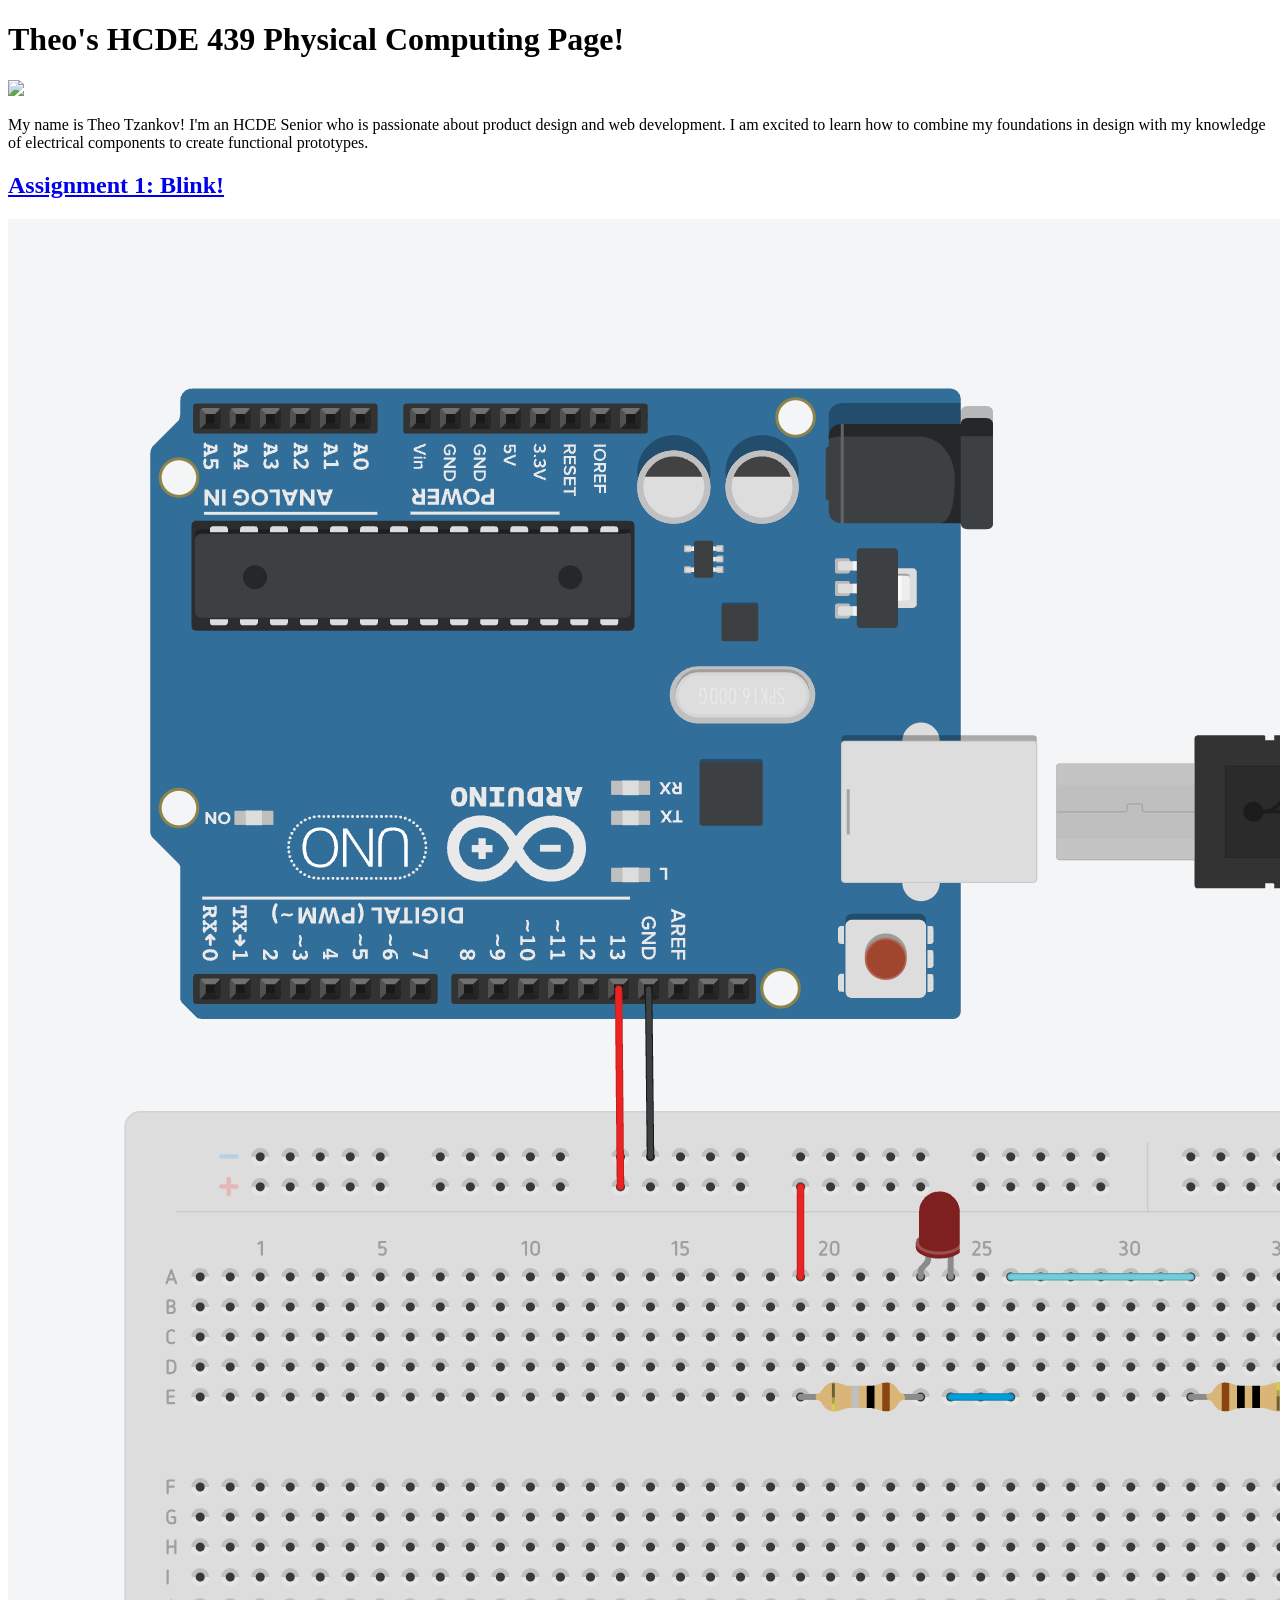
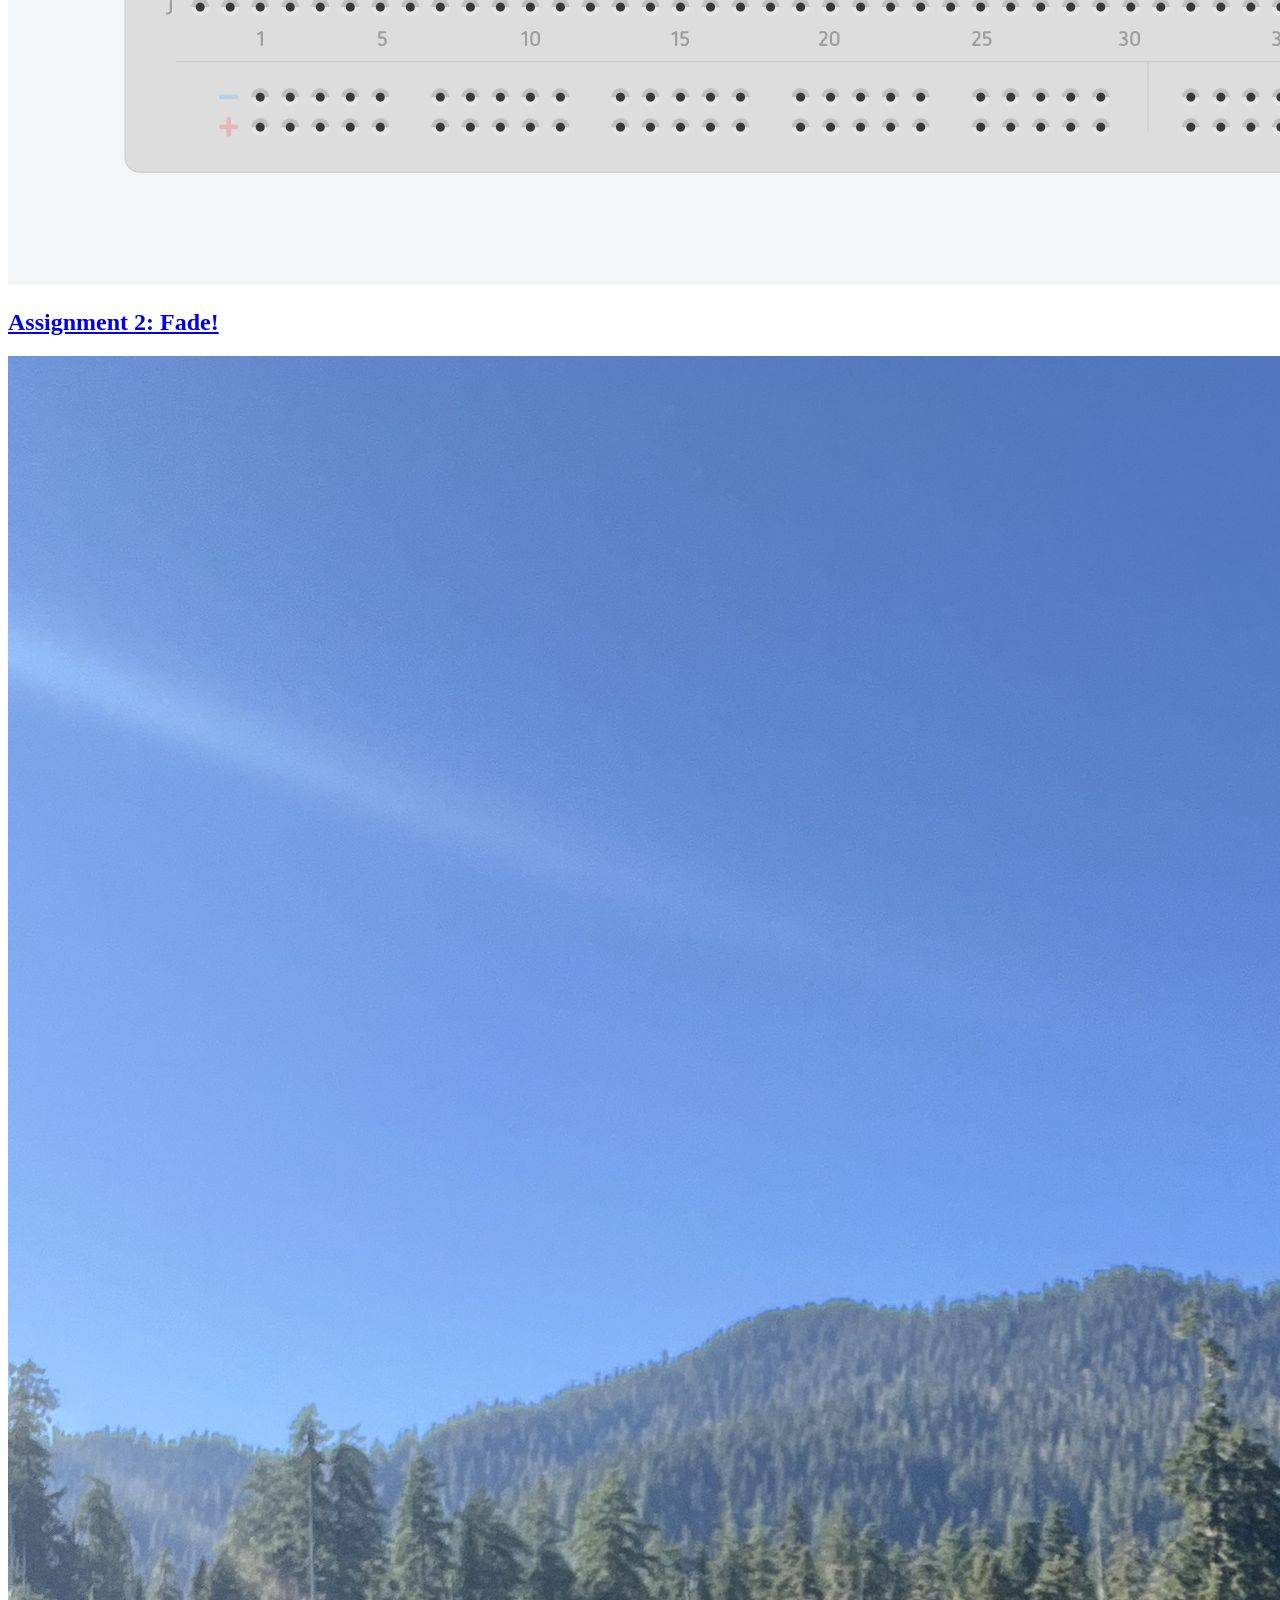
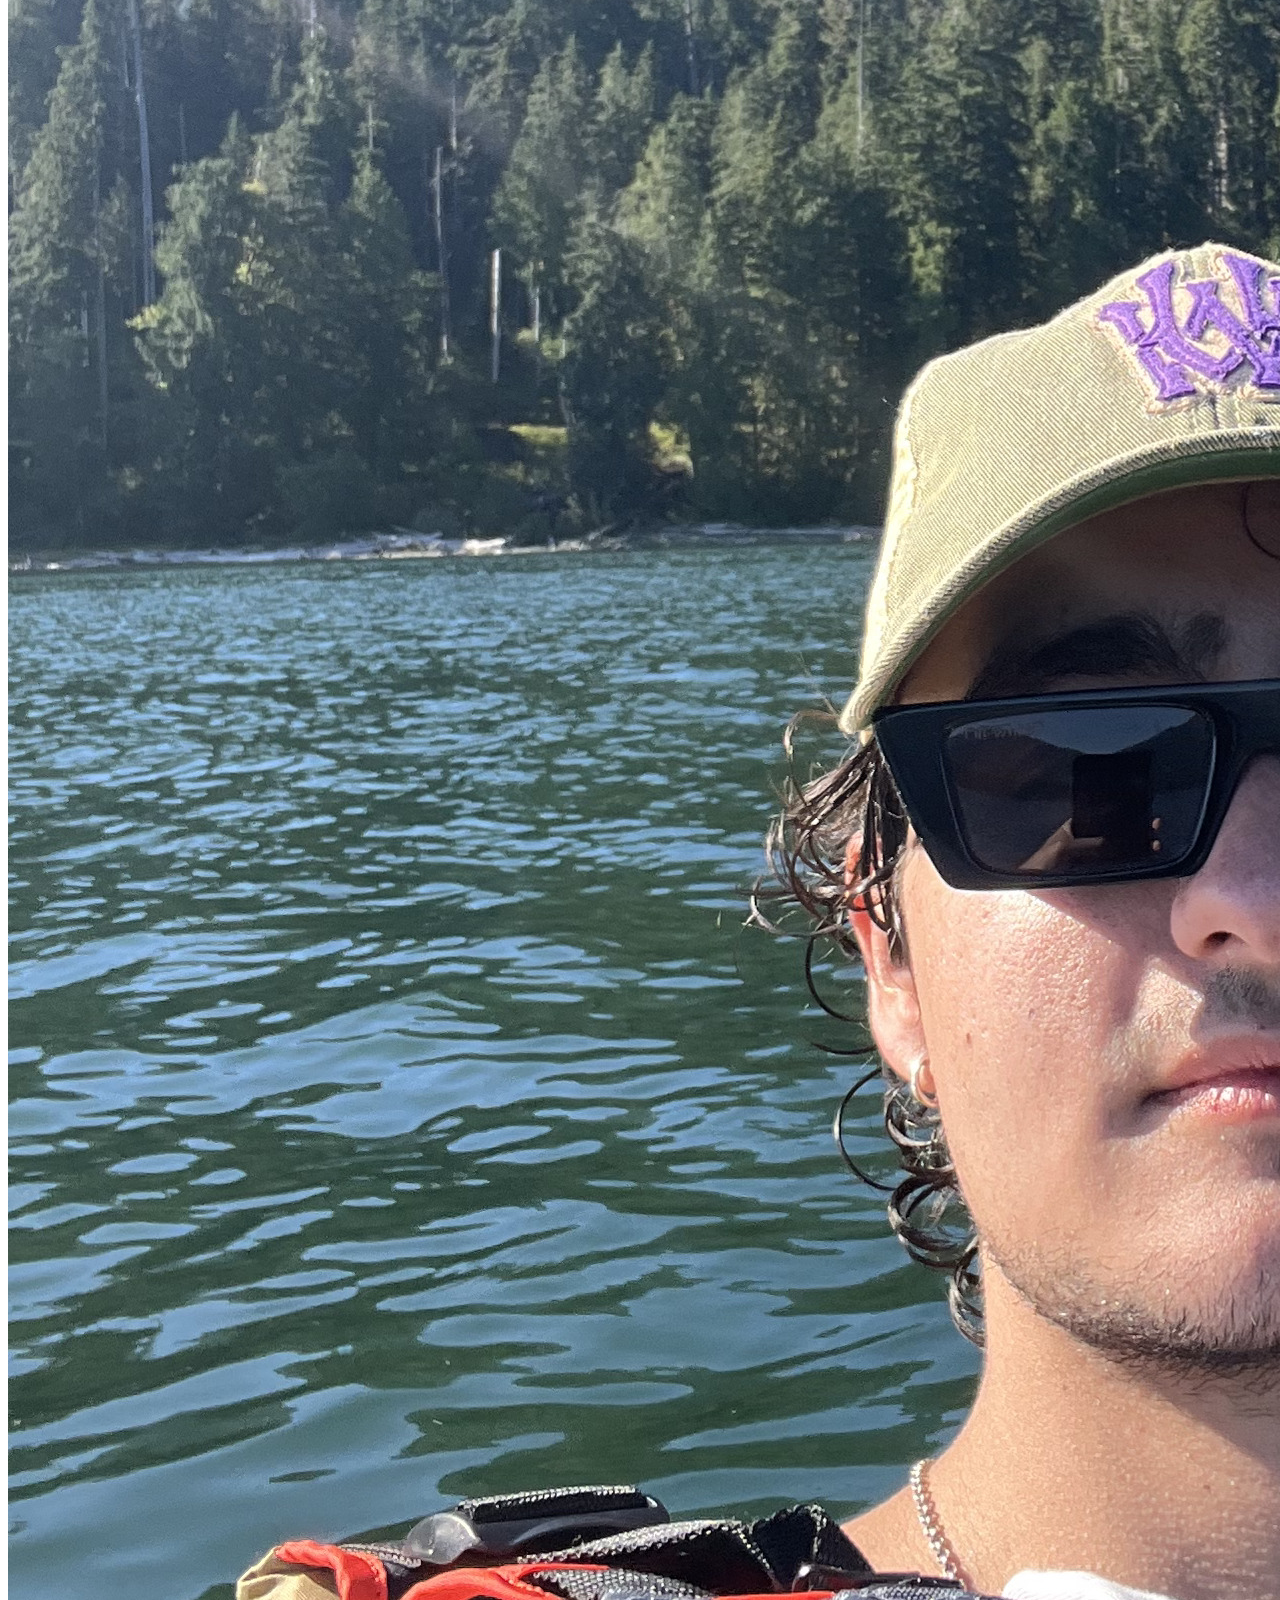
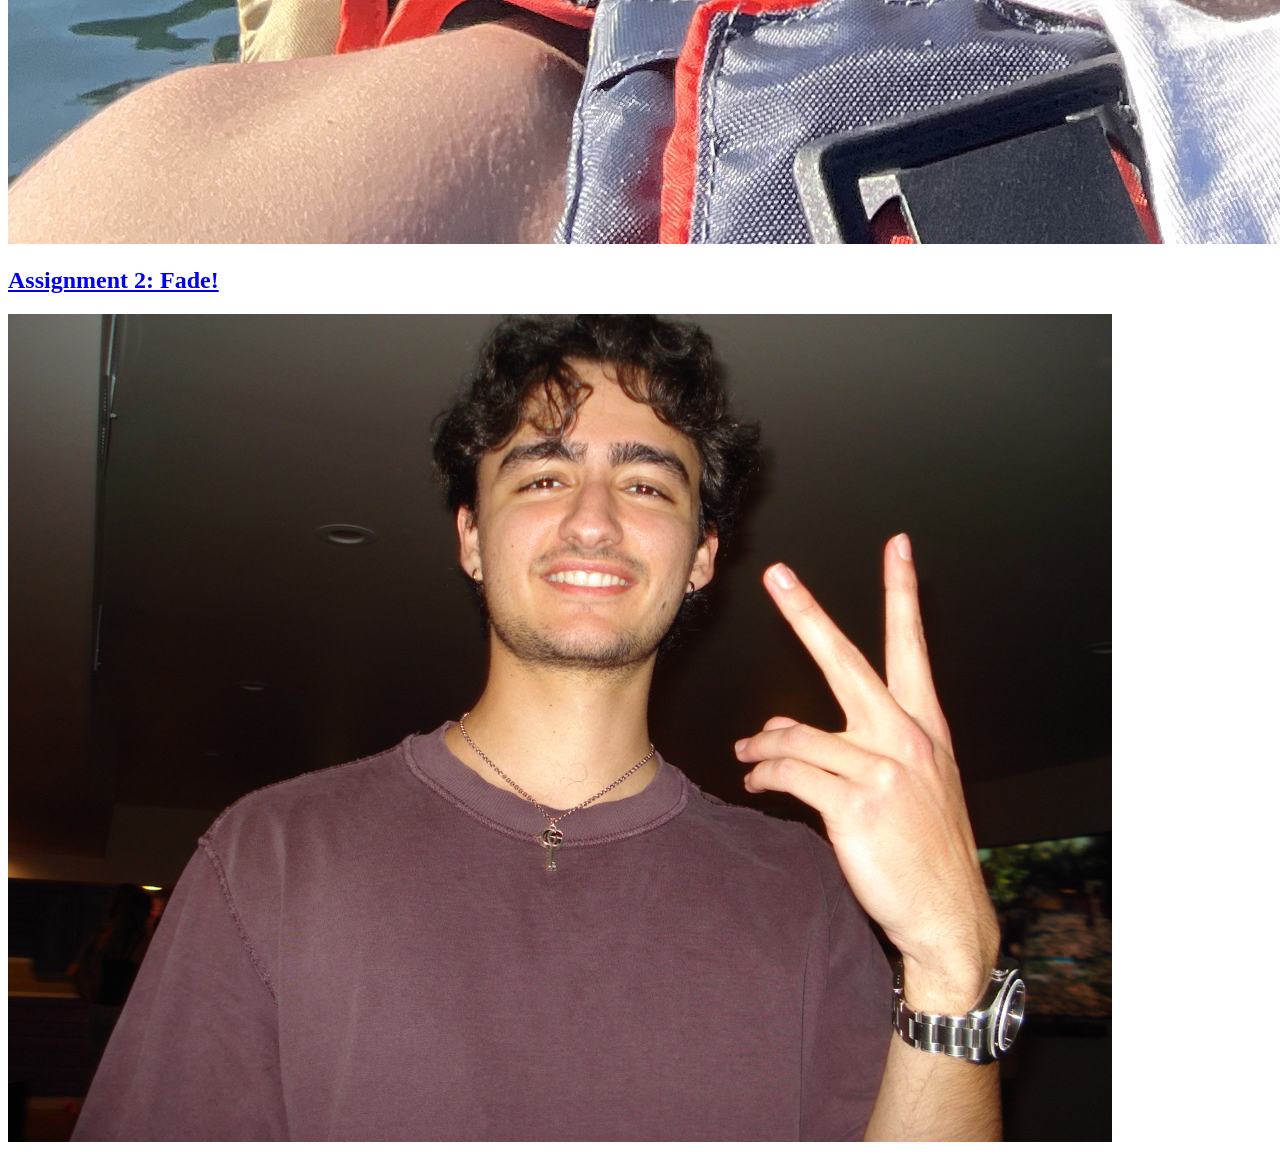
==== index.html @ 87929d4f "made a small change to home page" ====
<!DOCTYPE html>
<html>
  <head>
    <meta charset="utf-8" />
    <meta name="viewport" content="width=device-width, maximum-scale=1.0" />

    <title>HCDE 439 Physical Computing Page!</title>

    <link href="style.css" rel="stylesheet" />
  </head>
  <body>
    <h1>Theo's HCDE 439 Physical Computing Page!</h1>

    <div class="header">
      <img src="IMG_6628.JPG" />
      <p>
        My name is Theo Tzankov! I'm an HCDE Senior who is passionate about product design
        and web development. I am excited to learn how to combine my foundations in design
        with my knowledge of electrical components to create functional prototypes.
      </p>
    </div>

    <div class="grid">
      <div class="assignment">
        <a href="a1.html">
          <h2>Assignment 1: Blink!</h2>
          <img src="A1_Blink.jpg" />
        </a>
        <p></p>
      </div>

      <div class="assignment">
        <a href="a2.html">
          <h2>Assignment 2: Fade!</h2>
          <img src="IMG_7148.jpg" />
        </a>
        <p></p>
      </div>

      <div class="assignment">
        <a href="a2.html">
          <h2>Assignment 2: Fade!</h2>
          <img src="IMG_6272 2.JPG" />
        </a>
        <p></p>
      </div>
    </div>
  </body>
</html>
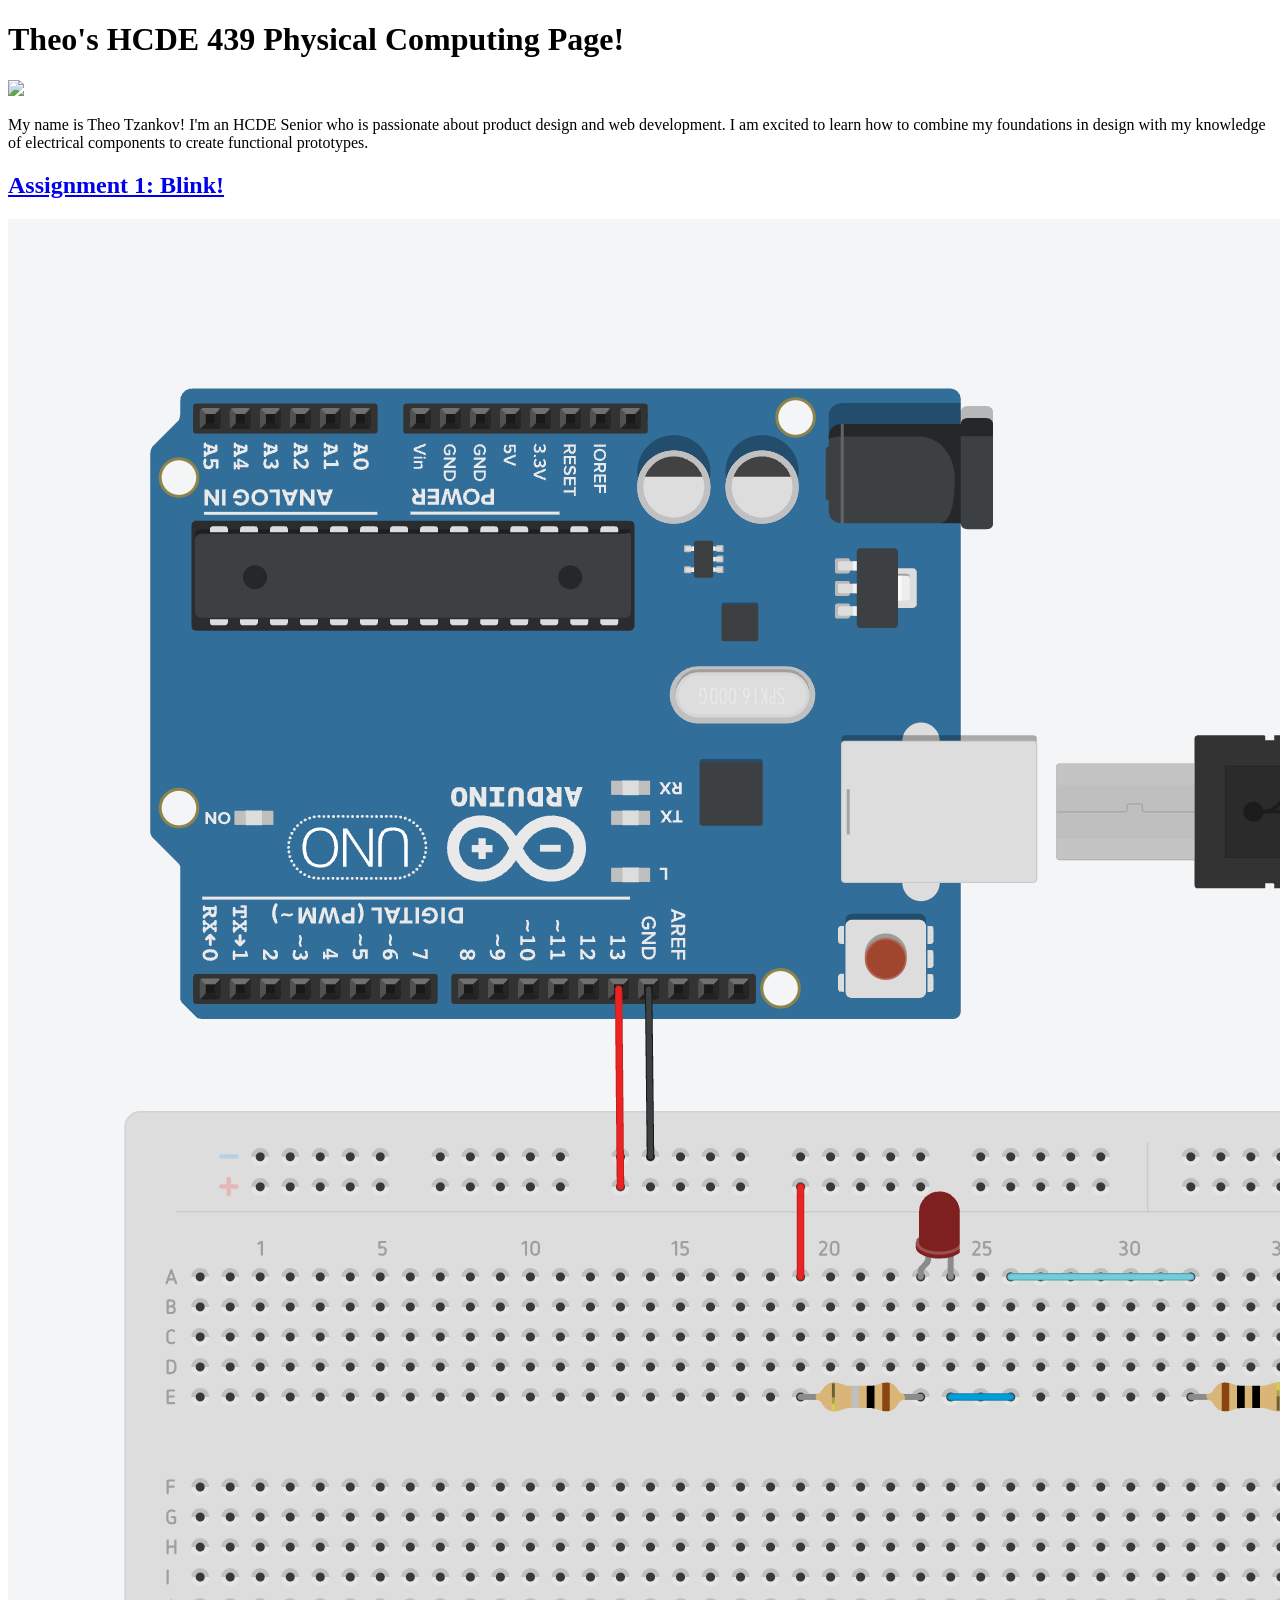
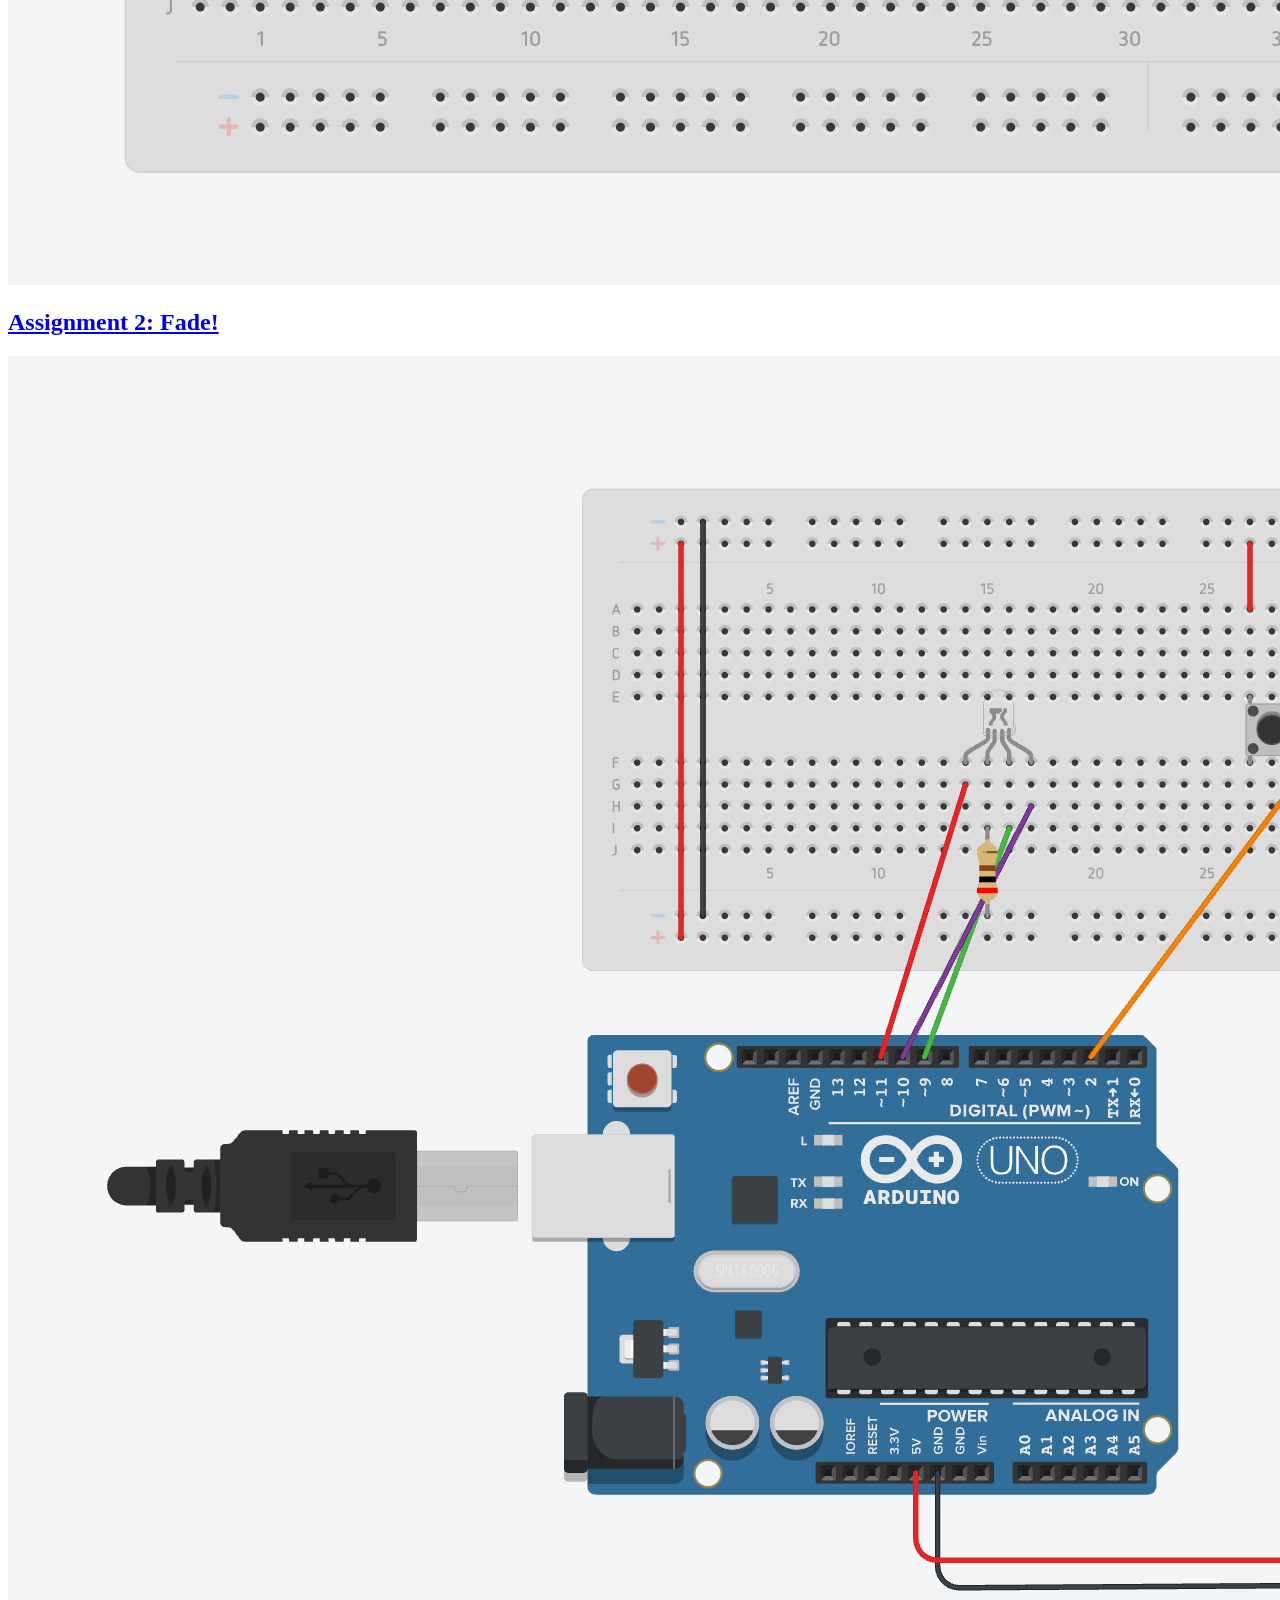
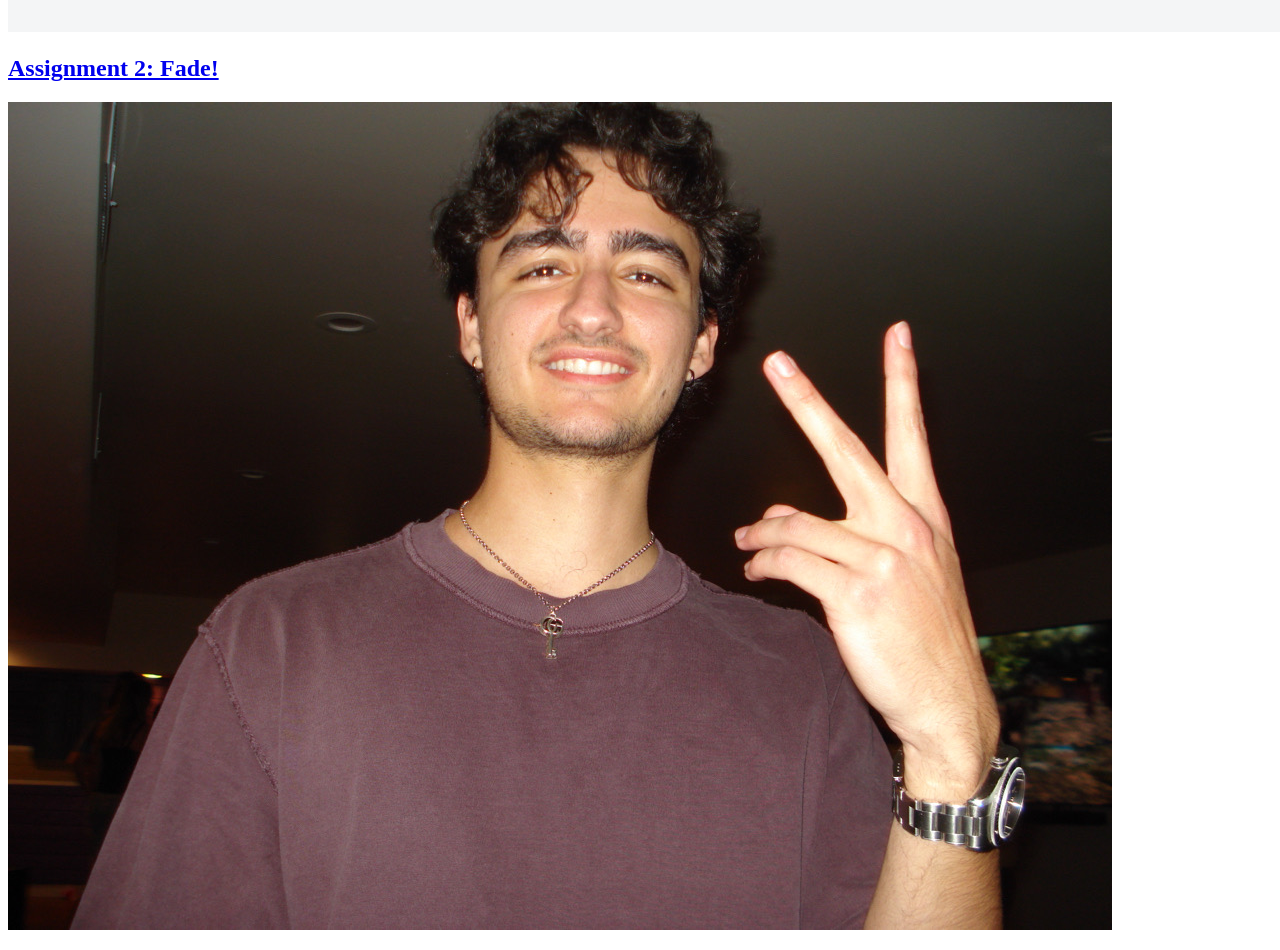
==== commit eb94ba7c: "submitting A2" ====
--- a/index.html
+++ b/index.html
@@ -32,7 +32,7 @@
       <div class="assignment">
         <a href="a2.html">
           <h2>Assignment 2: Fade!</h2>
-          <img src="IMG_7148.jpg" />
+          <img src="Cover_A2.jpg" />
         </a>
         <p></p>
       </div>
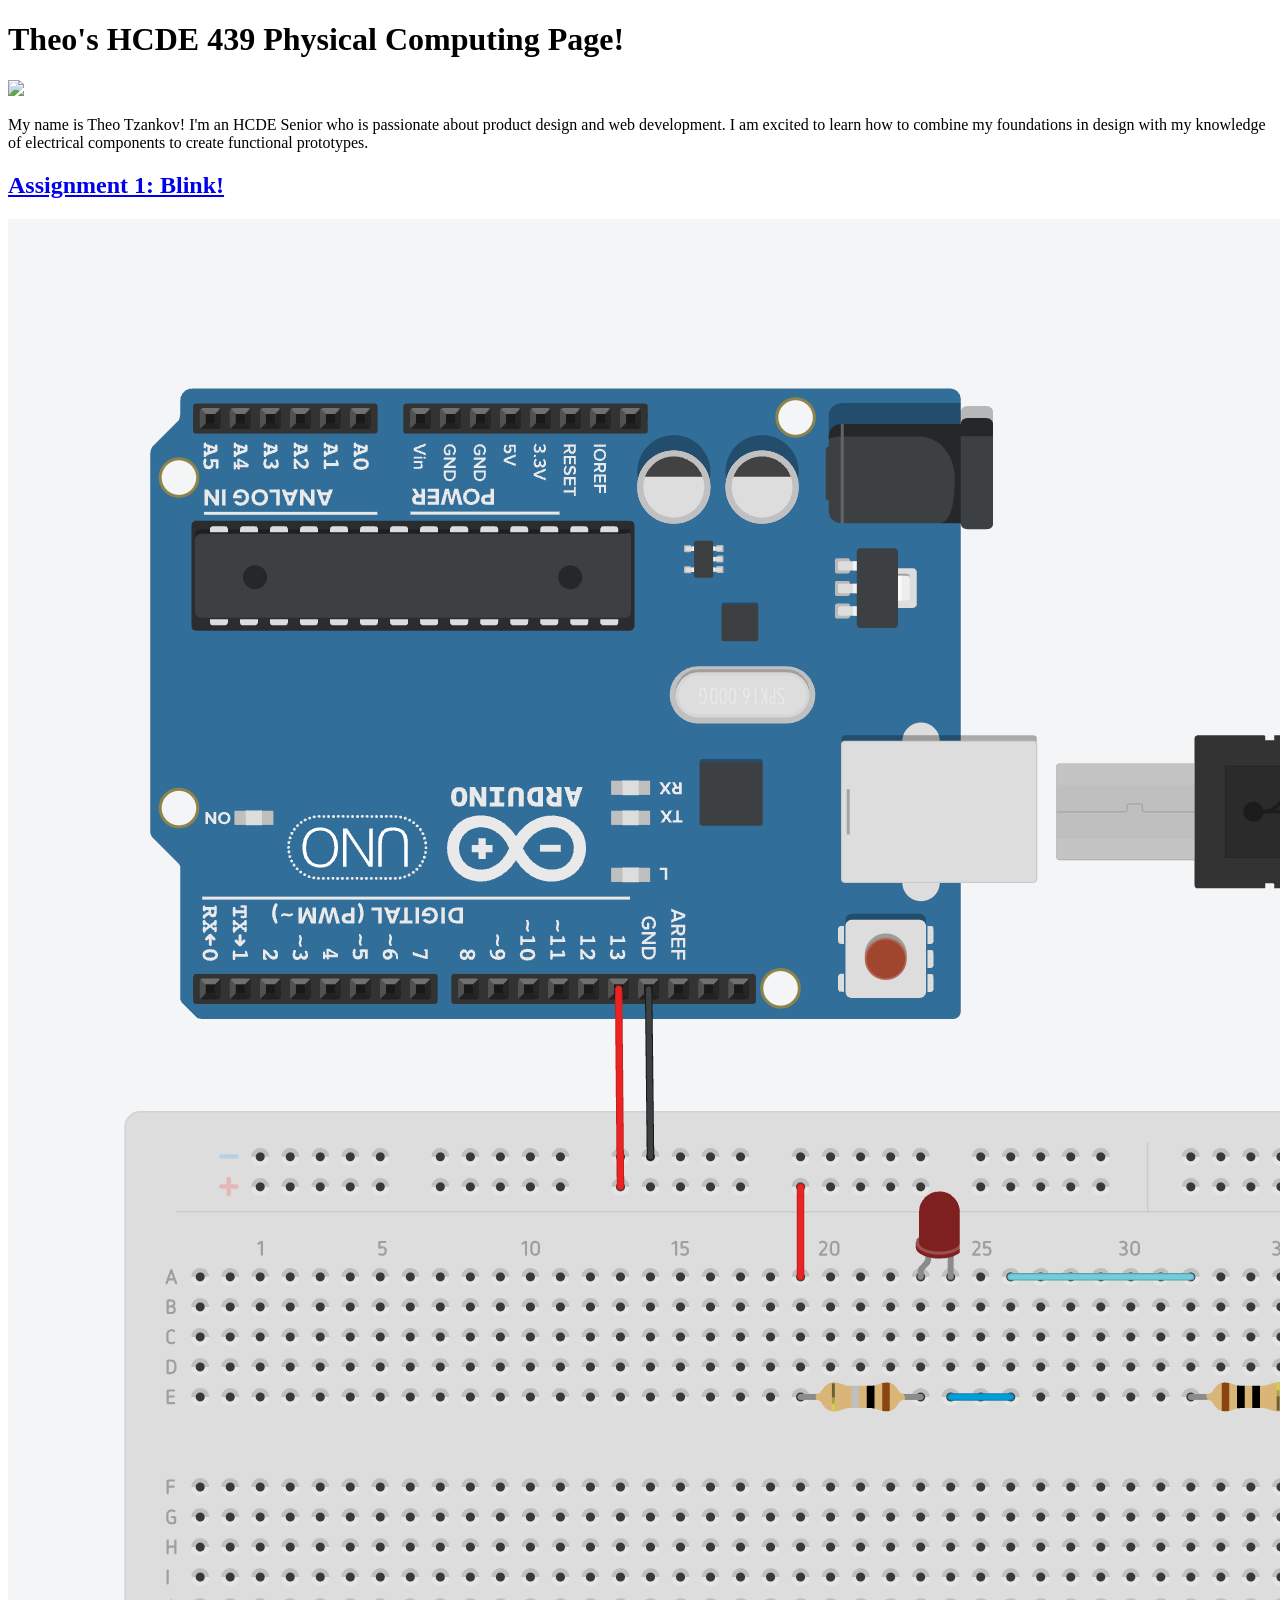
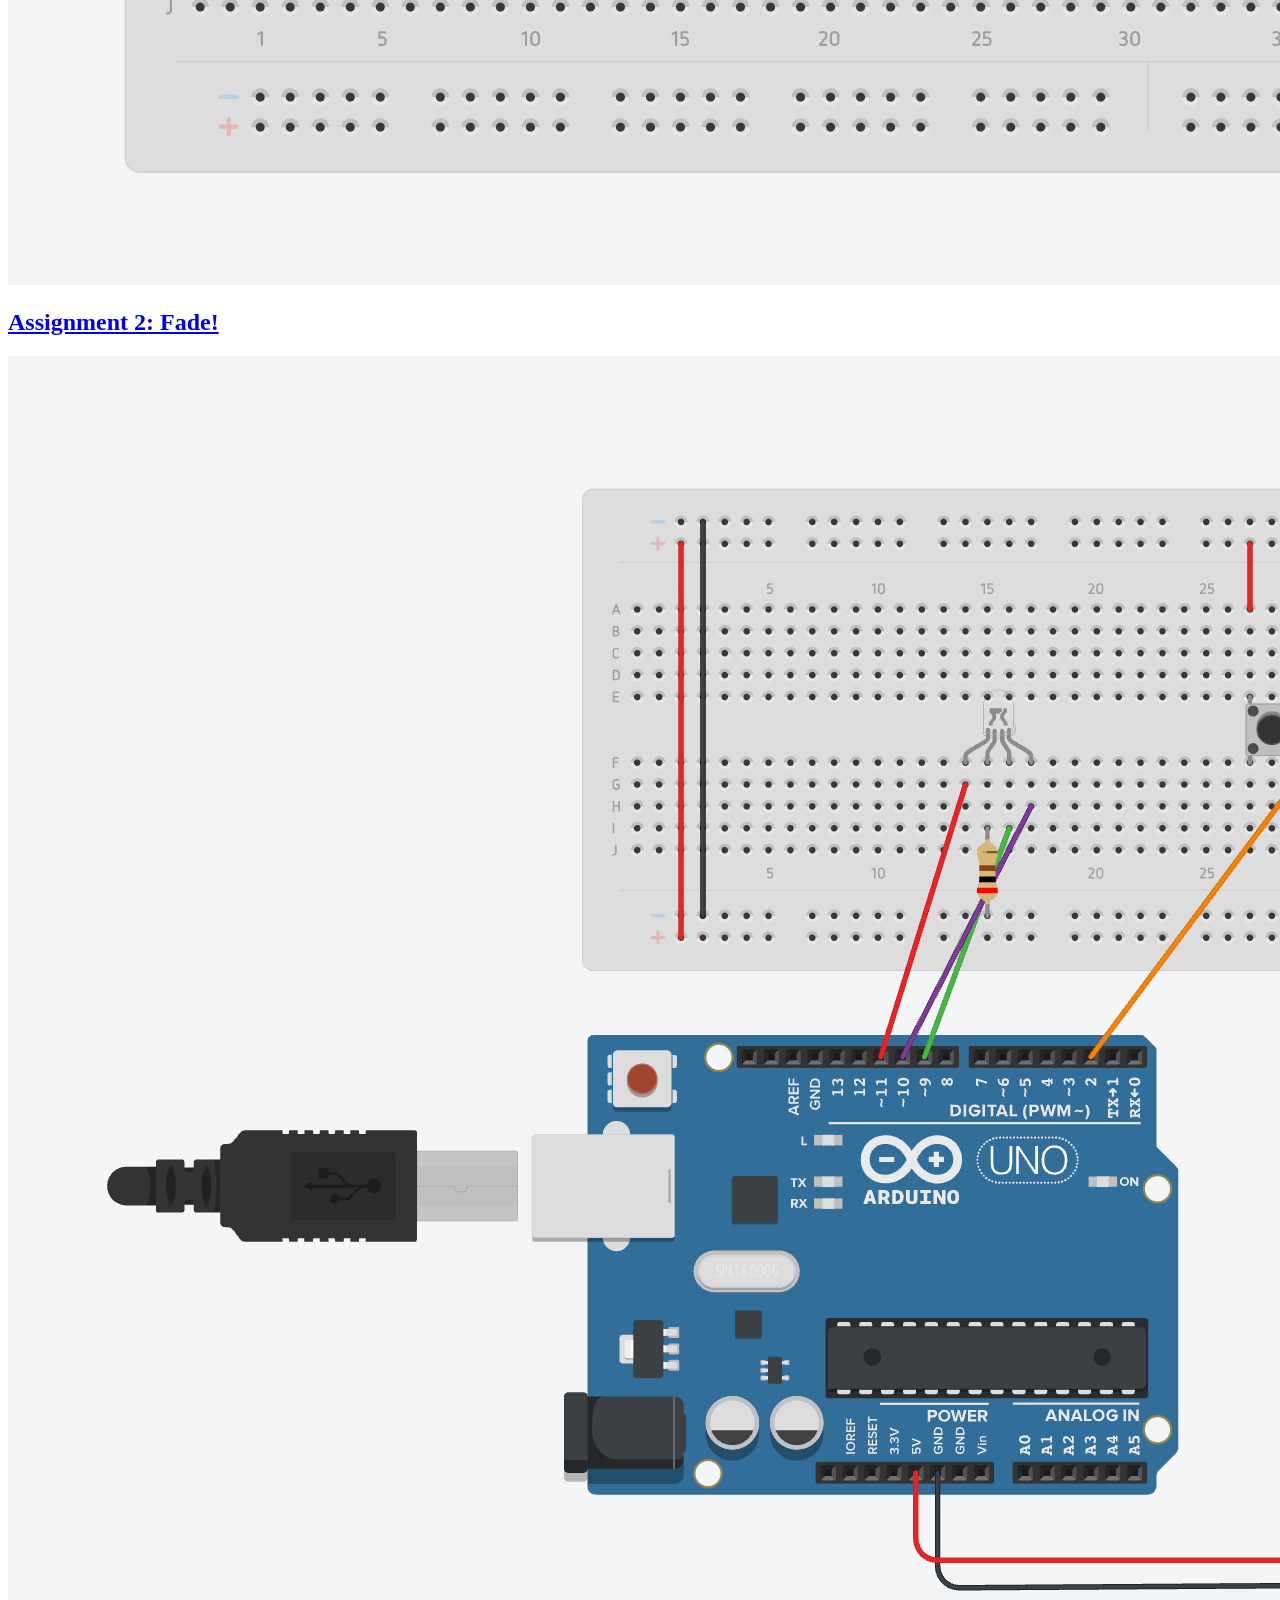
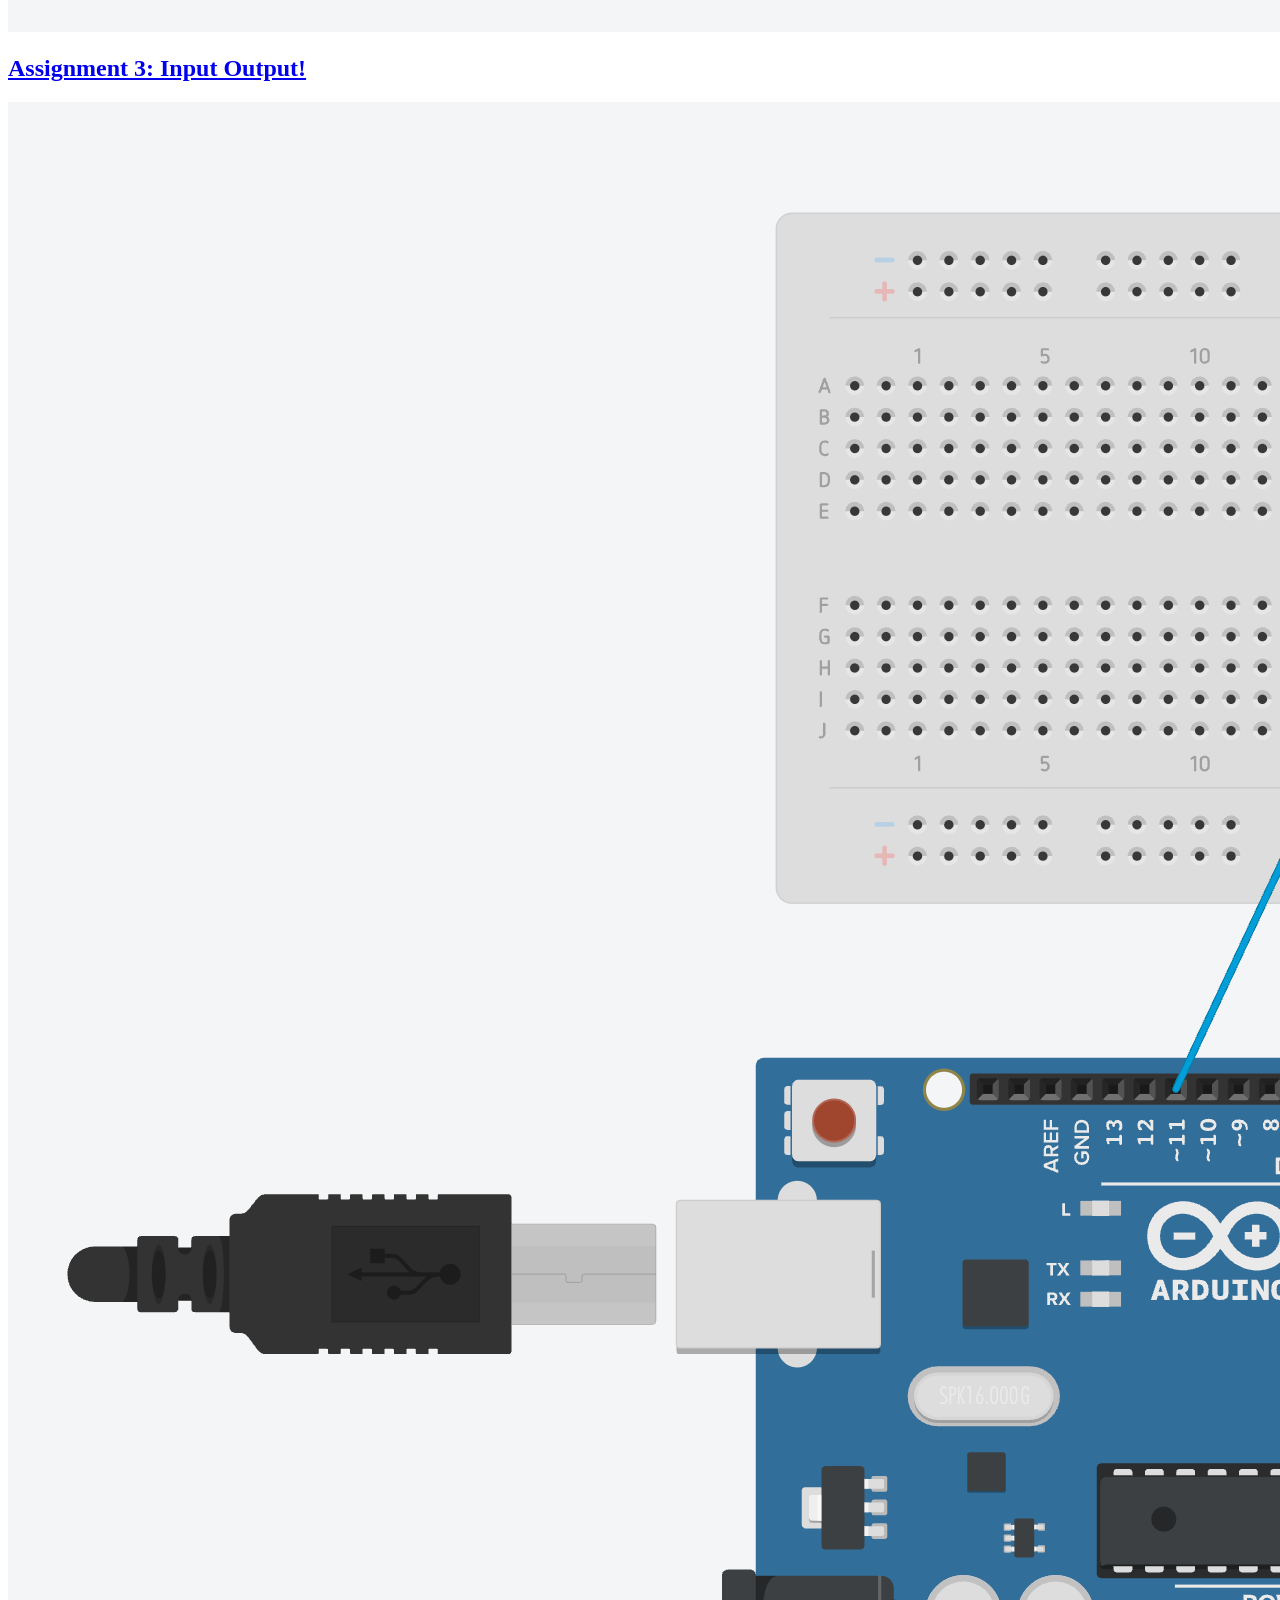
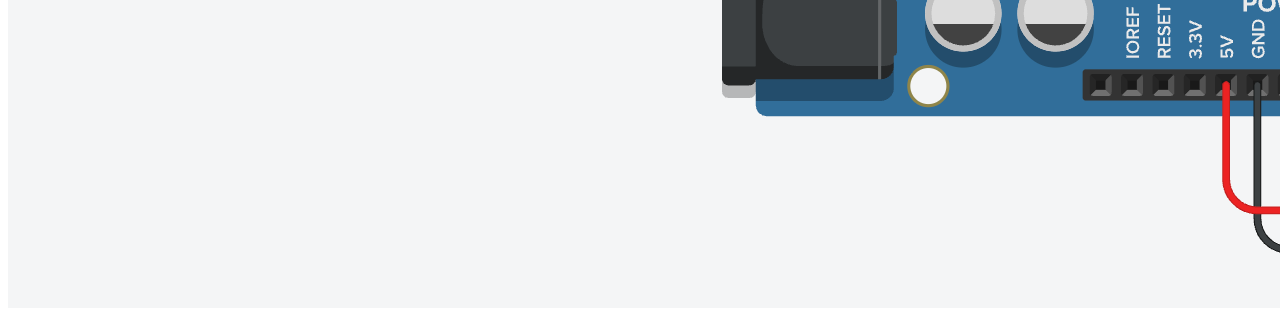
==== commit 2f5d17be: "turning in a3" ====
--- a/index.html
+++ b/index.html
@@ -38,9 +38,9 @@
       </div>
 
       <div class="assignment">
-        <a href="a2.html">
-          <h2>Assignment 2: Fade!</h2>
-          <img src="IMG_6272 2.JPG" />
+        <a href="a3.html">
+          <h2>Assignment 3: Input Output!</h2>
+          <img src="a3_circuit.jpg" />
         </a>
         <p></p>
       </div>
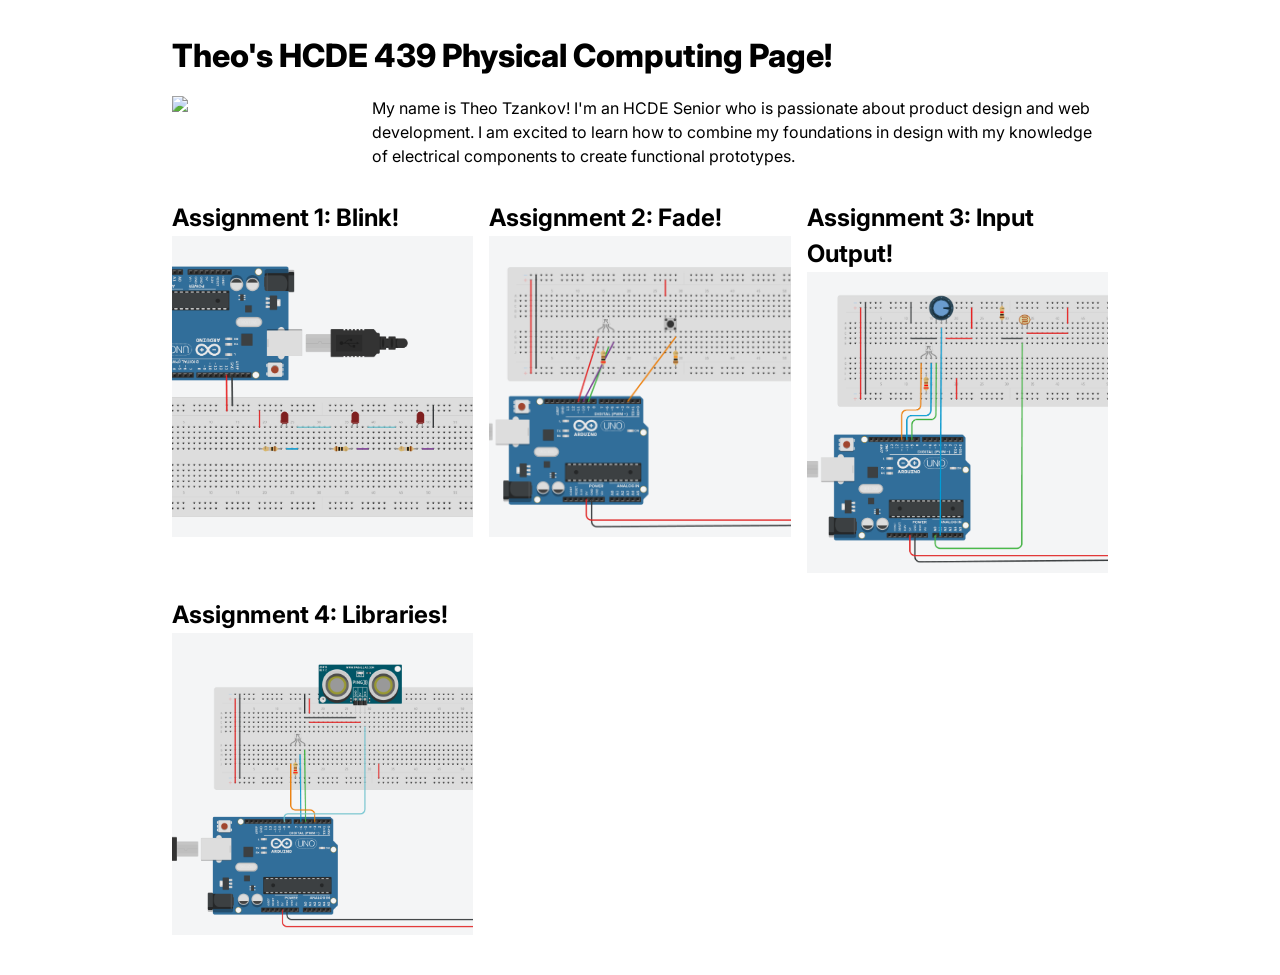
==== commit 27279965: "finished a4" ====
--- a/index.html
+++ b/index.html
@@ -40,7 +40,15 @@
       <div class="assignment">
         <a href="a3.html">
           <h2>Assignment 3: Input Output!</h2>
-          <img src="a3_circuit.jpg" />
+          <img src="a3_circuit_ss.jpg" />
+        </a>
+        <p></p>
+      </div>
+
+      <div class="assignment">
+        <a href="a4.html">
+          <h2>Assignment 4: Libraries!</h2>
+          <img src="a4_circuit_ss.jpg" />
         </a>
         <p></p>
       </div>
--- a/style.css
+++ b/style.css
@@ -0,0 +1,105 @@
+@import url("https://fonts.googleapis.com/css2?family=Inter:wght@100;200;300;400;500;600;700;800;900&display=swap");
+
+*,
+*::before,
+*::after {
+  box-sizing: border-box;
+}
+
+* {
+  margin: 0;
+}
+
+img,
+picture,
+video,
+canvas,
+svg {
+  display: block;
+  max-width: 100%;
+}
+
+body {
+  font-family: "Inter", sans-serif;
+  line-height: 1.5;
+  -webkit-font-smoothing: antialiased;
+  max-width: 1000px;
+  padding: 2em;
+  margin: auto;
+}
+
+h1 {
+  font-weight: 800;
+}
+
+h2 {
+  font-weight: 700;
+}
+
+.header {
+  display: flex;
+  gap: 1em;
+  margin-top: 1em;
+}
+
+.header img {
+  width: 50%;
+  object-fit: cover;
+}
+
+.grid {
+  display: grid;
+  grid-template-columns: repeat(auto-fit, minmax(250px, 1fr));
+  gap: 1em;
+  margin-top: 2em;
+}
+
+.assignment a {
+  color: #000;
+  text-decoration: none;
+}
+
+.assignment a:hover {
+  color: #f06;
+}
+
+.assignment img {
+  aspect-ratio: 1;
+  object-fit: cover;
+}
+
+.assignment p {
+  margin-top: 0.5em;
+}
+header.split {
+  display: flex;
+  align-items: center;
+  gap: 24px;
+  padding: 16px 0;
+}
+
+/* make portrait video a fixed height; keep aspect ratio */
+header.split .portrait {
+  height: clamp(320px, 60vh, 640px);
+  width: auto;
+  object-fit: contain;   /* no cropping for vertical video */
+  border-radius: 8px;
+}
+
+/* let text take remaining space */
+header.split .content {
+  flex: 1 1 0;
+  min-width: 260px;
+}
+
+/* responsive: stack on small screens */
+@media (max-width: 800px) {
+  header.split { 
+    flex-direction: column; 
+    align-items: flex-start;
+  }
+  header.split .portrait {
+    width: 100%;
+    height: auto;
+  }
+}
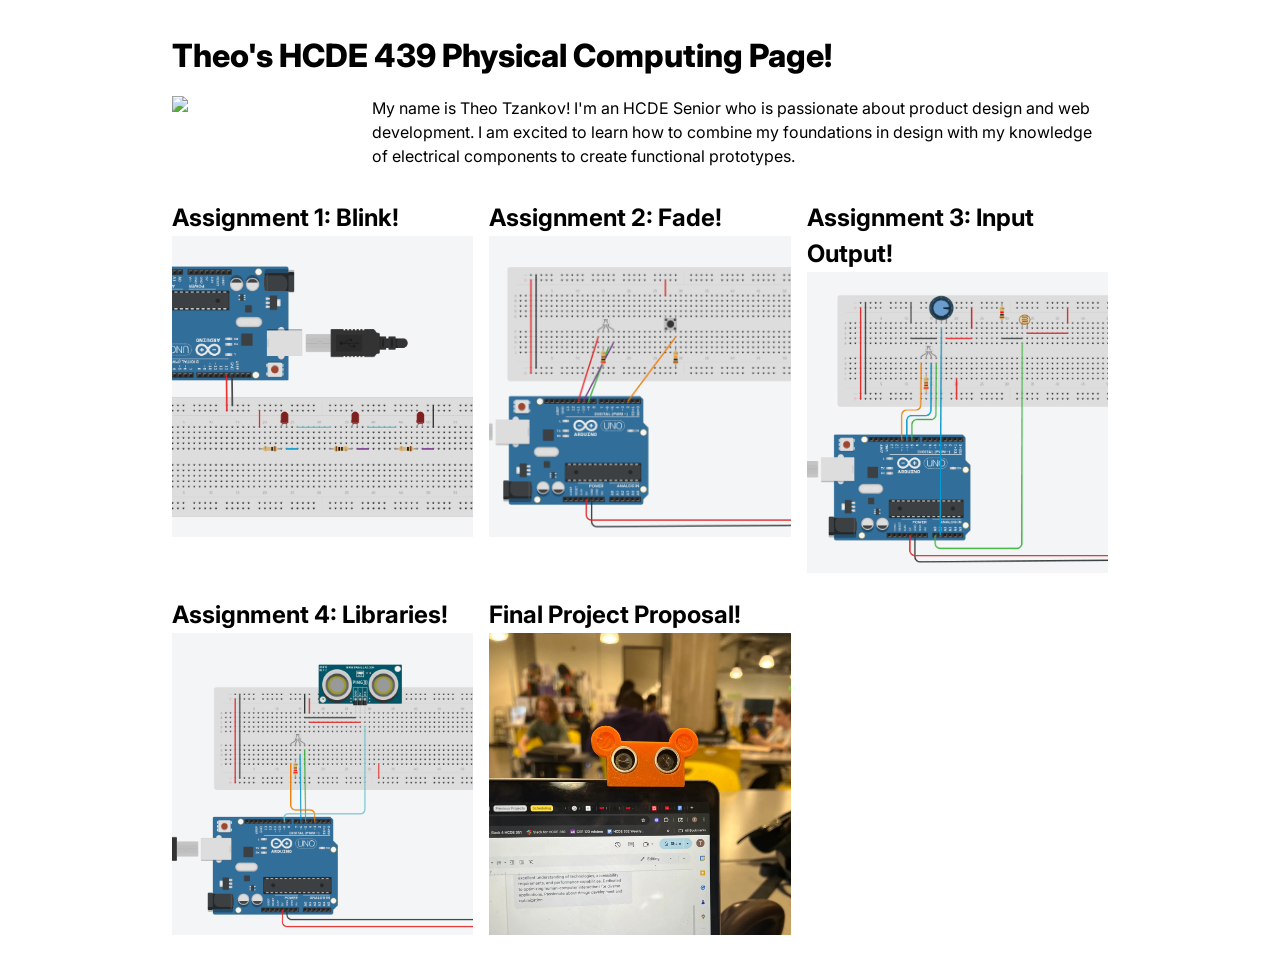
==== commit 7b30982a: "made changes to the index file" ====
--- a/index.html
+++ b/index.html
@@ -52,6 +52,13 @@
         </a>
         <p></p>
       </div>
+      <div class="assignment">
+        <a href="proposal.html">
+          <h2>Final Project Proposal!</h2>
+          <img src="proxi_cam.jpg" />
+        </a>
+        <p></p>
+      </div>
     </div>
   </body>
 </html>
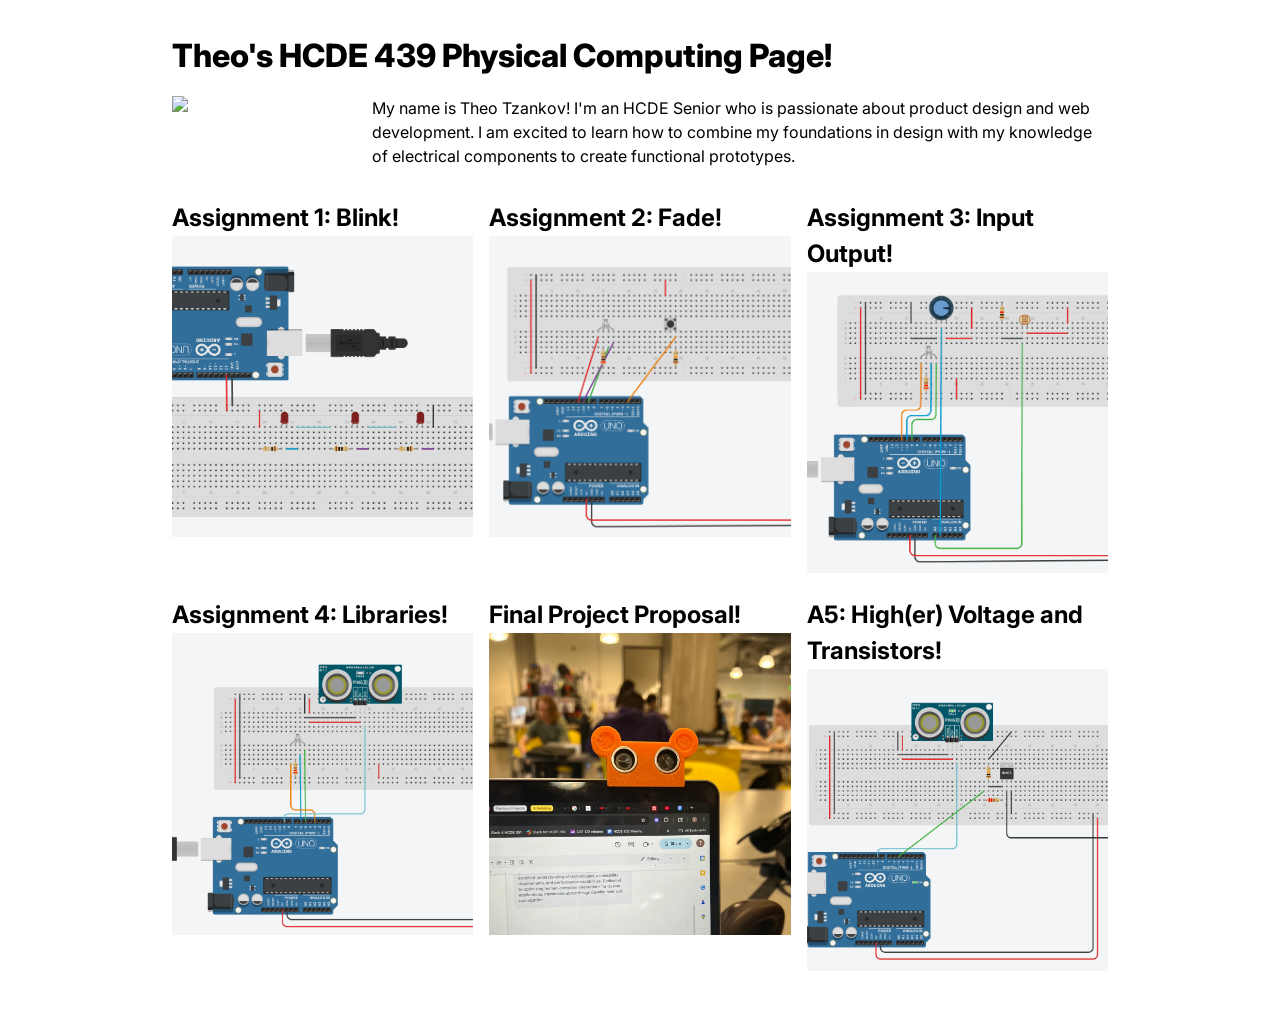
==== commit 41ee5710: "added assignment 5 to index page" ====
--- a/index.html
+++ b/index.html
@@ -59,6 +59,13 @@
         </a>
         <p></p>
       </div>
+      <div class="assignment">
+        <a href="a5.html">
+          <h2>A5: High(er) Voltage and Transistors!</h2>
+          <img src="a5_circuit_ss.jpg" />
+        </a>
+        <p></p>
+      </div>
     </div>
   </body>
 </html>
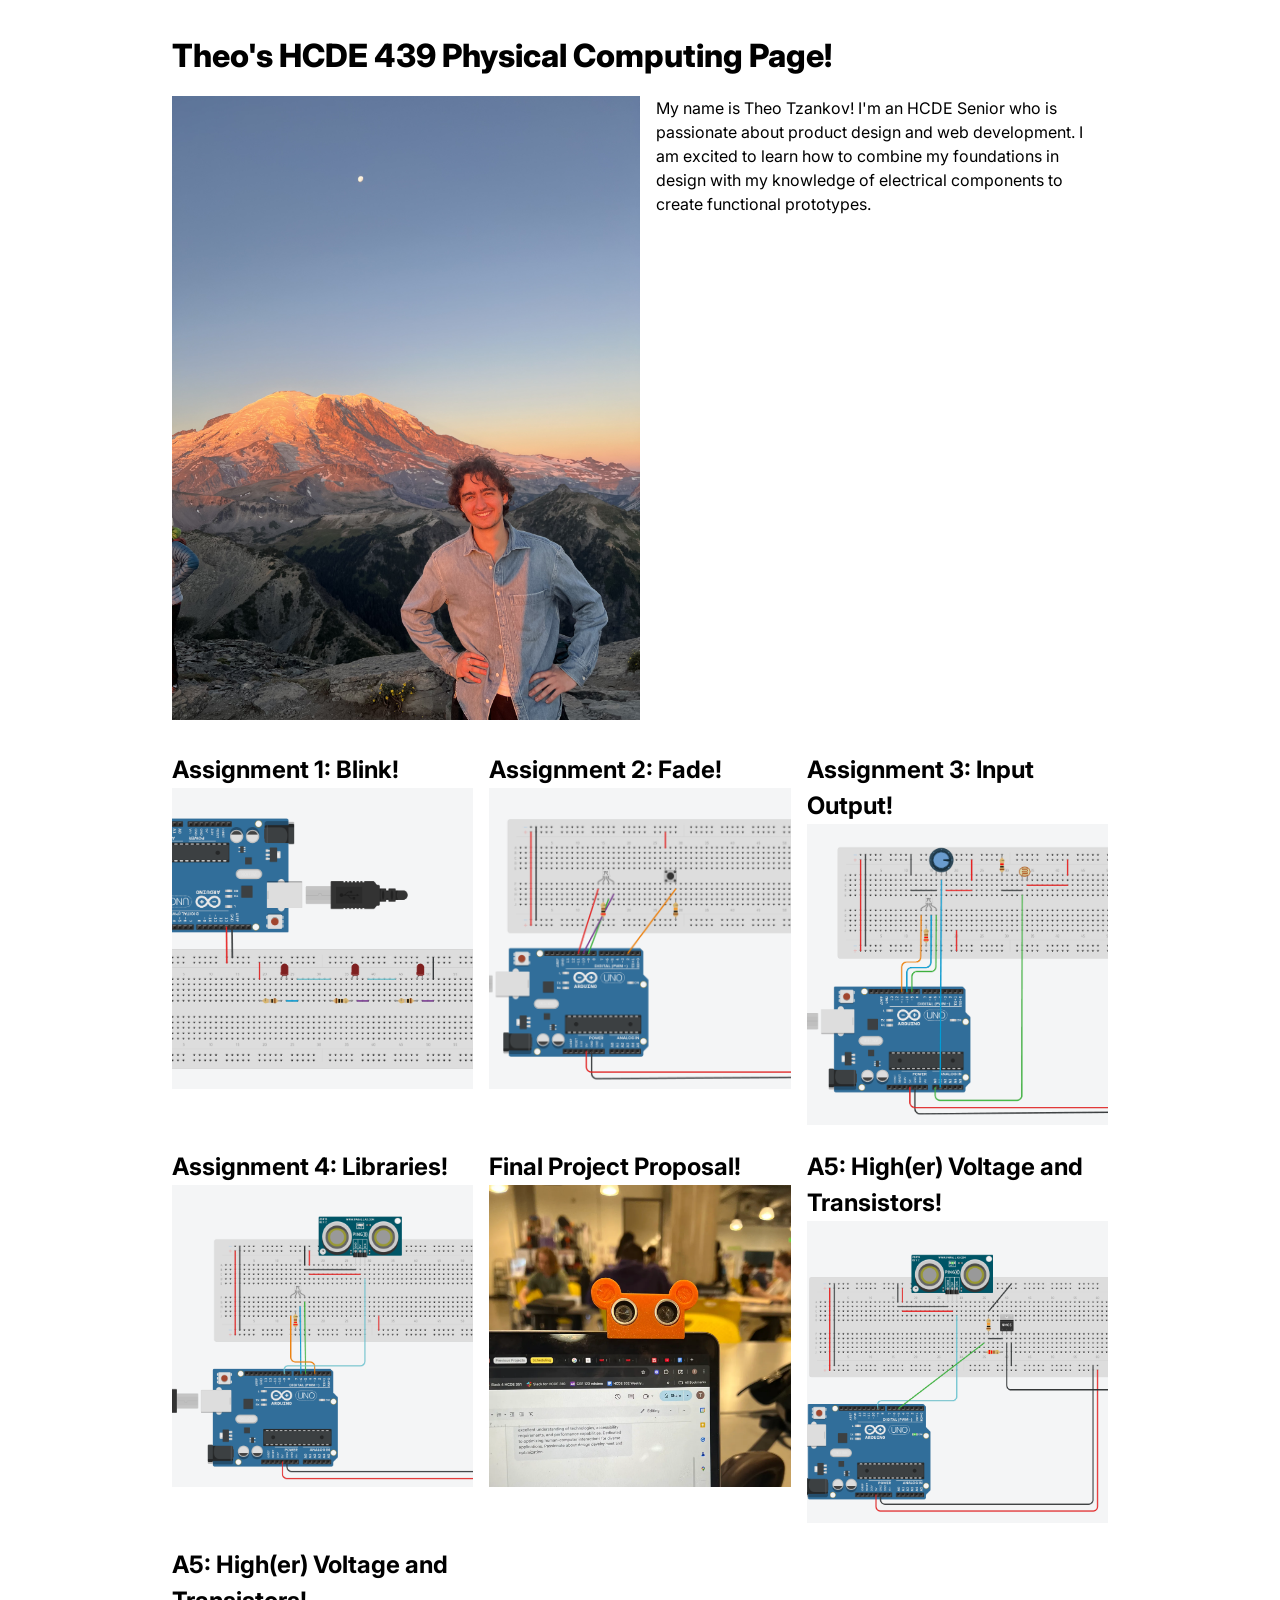
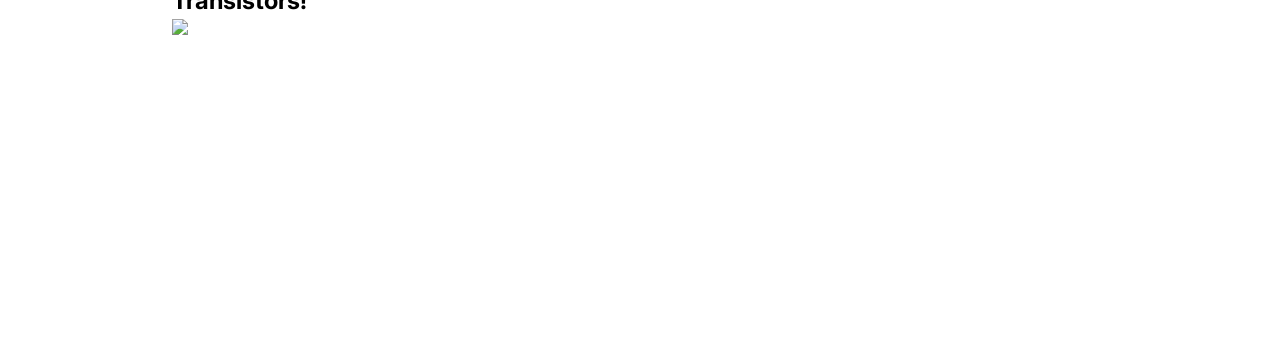
==== commit c6e67309: "finished a6" ====
--- a/index.html
+++ b/index.html
@@ -12,7 +12,7 @@
     <h1>Theo's HCDE 439 Physical Computing Page!</h1>
 
     <div class="header">
-      <img src="IMG_6628.JPG" />
+      <img src="prof_pic.jpg" />
       <p>
         My name is Theo Tzankov! I'm an HCDE Senior who is passionate about product design
         and web development. I am excited to learn how to combine my foundations in design
@@ -66,6 +66,13 @@
         </a>
         <p></p>
       </div>
+      <div class="assignment">
+        <a href="a6.html">
+          <h2>A5: High(er) Voltage and Transistors!</h2>
+          <img src="a6_circuit_ss.jpg" />
+        </a>
+        <p></p>
+      </div>
     </div>
   </body>
 </html>
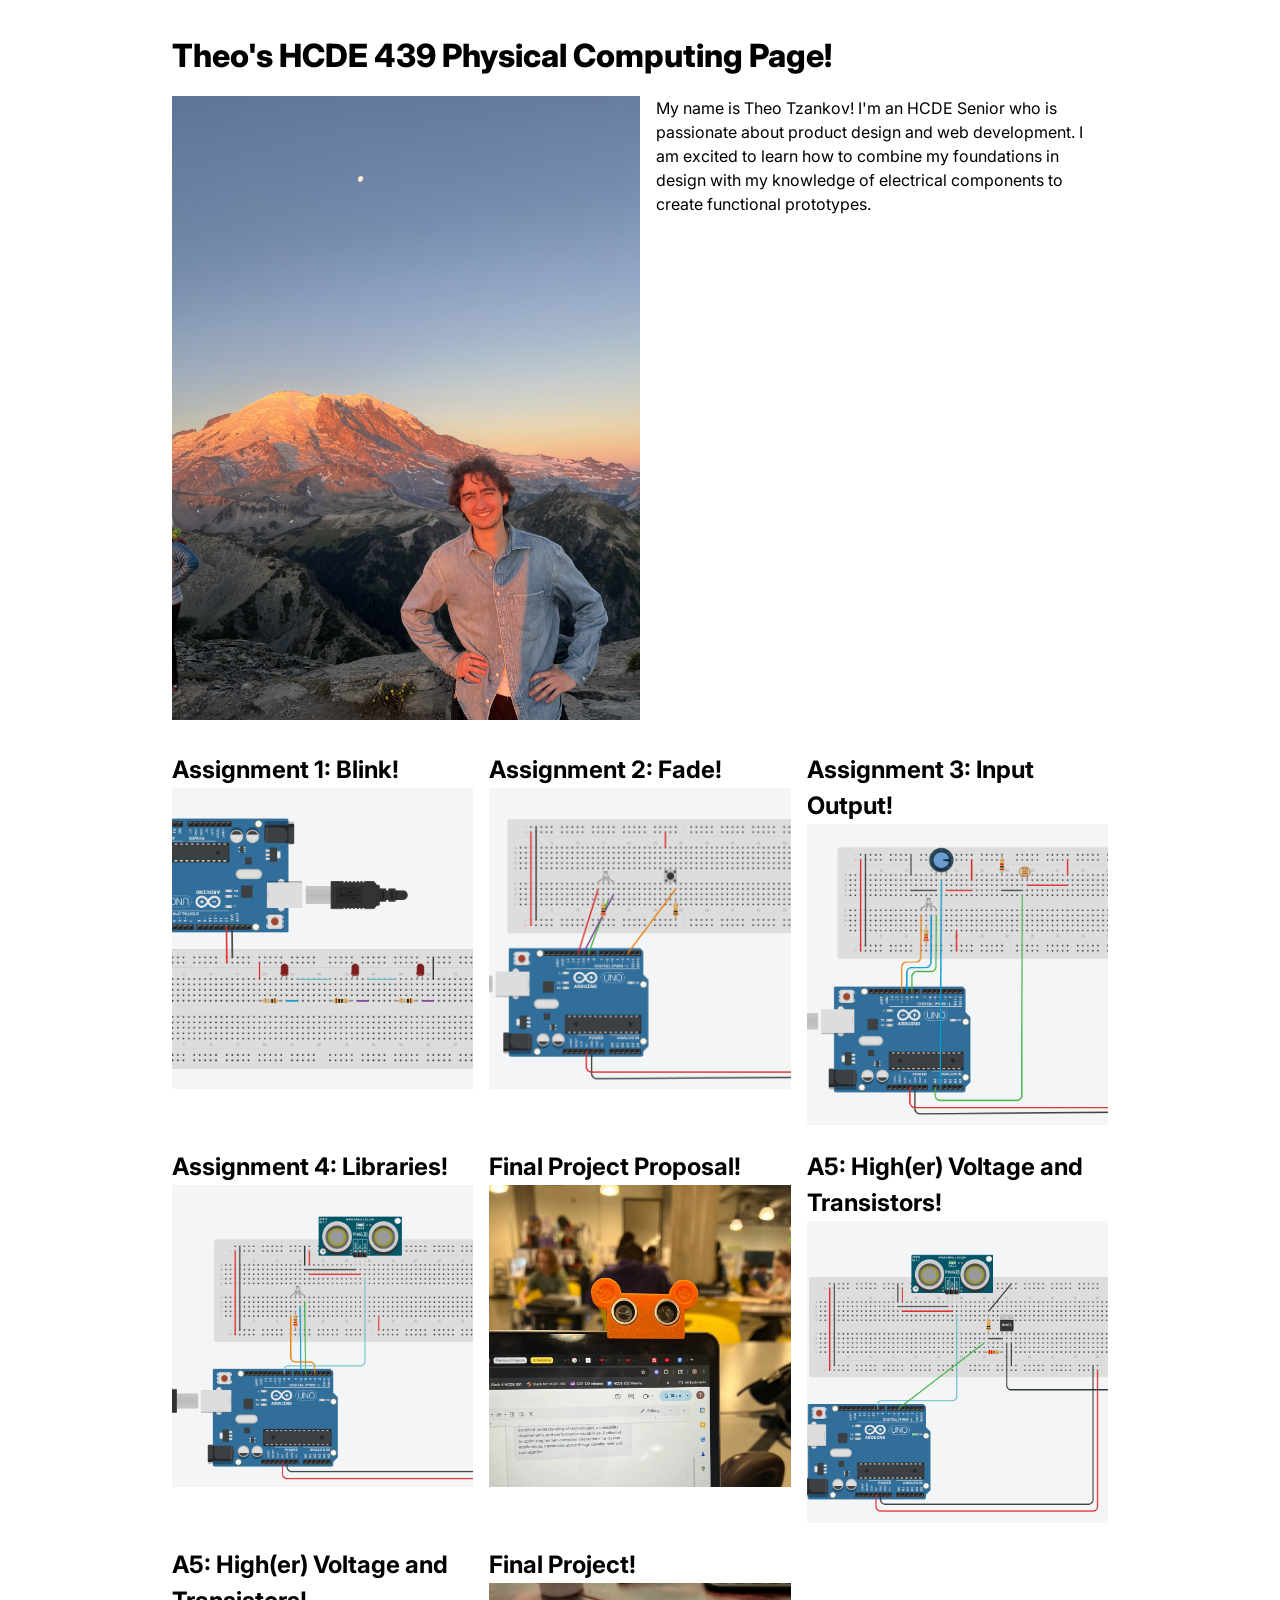
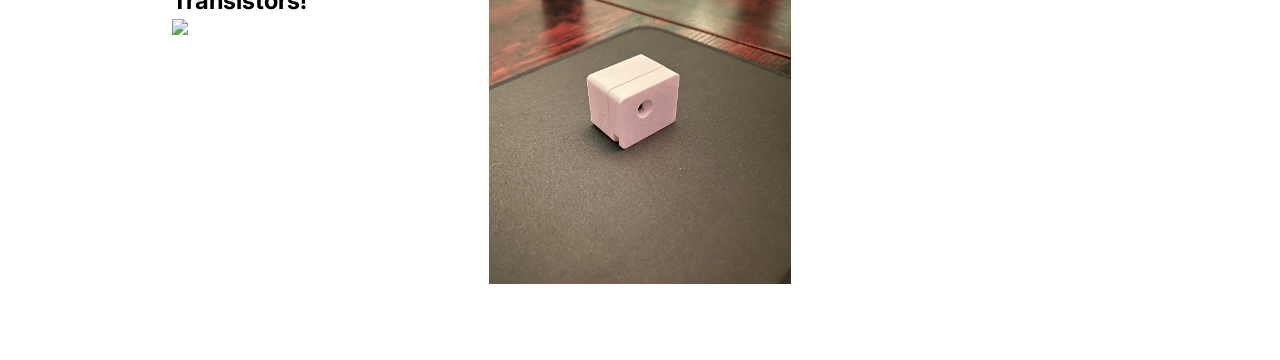
==== commit 50d22291: "added to index" ====
--- a/index.html
+++ b/index.html
@@ -73,6 +73,13 @@
         </a>
         <p></p>
       </div>
+      <div class="assignment">
+        <a href="a7.html">
+          <h2>Final Project!</h2>
+          <img src="cam_pic.png" />
+        </a>
+        <p></p>
+      </div>
     </div>
   </body>
 </html>
